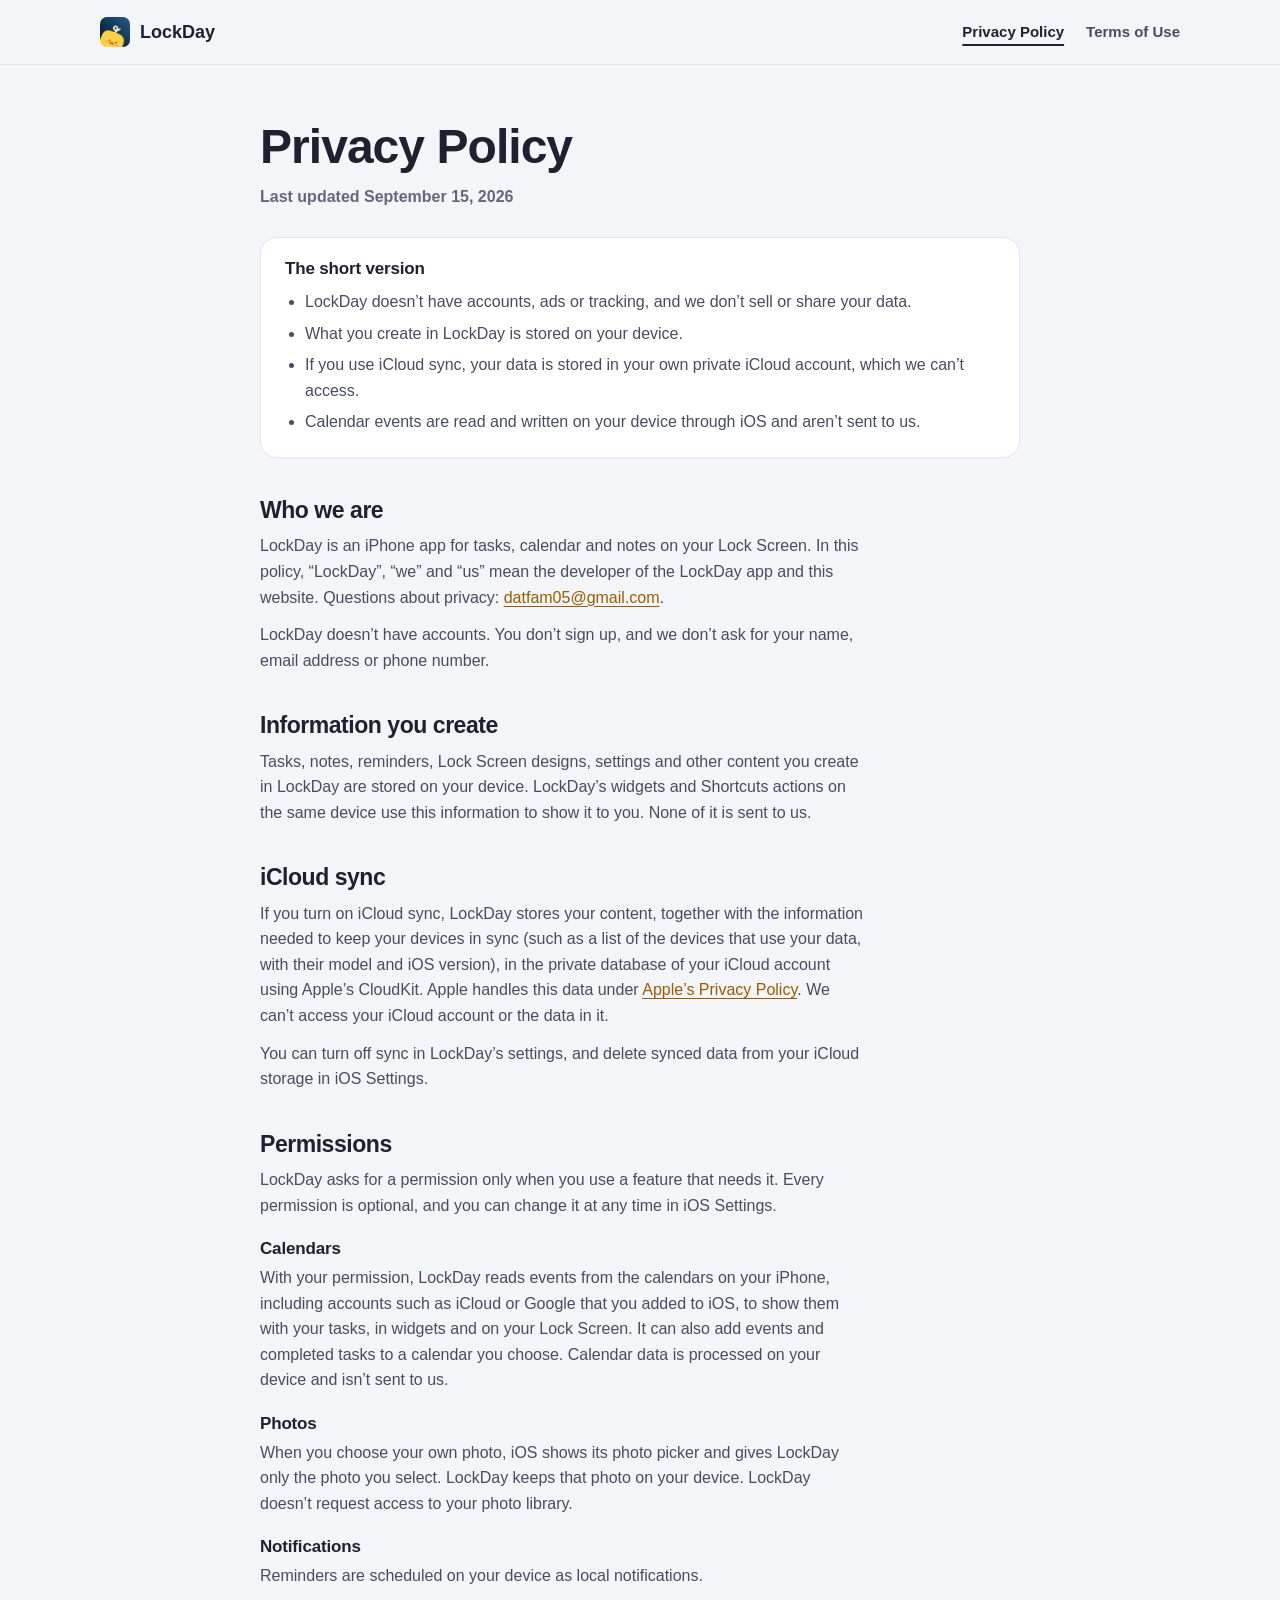
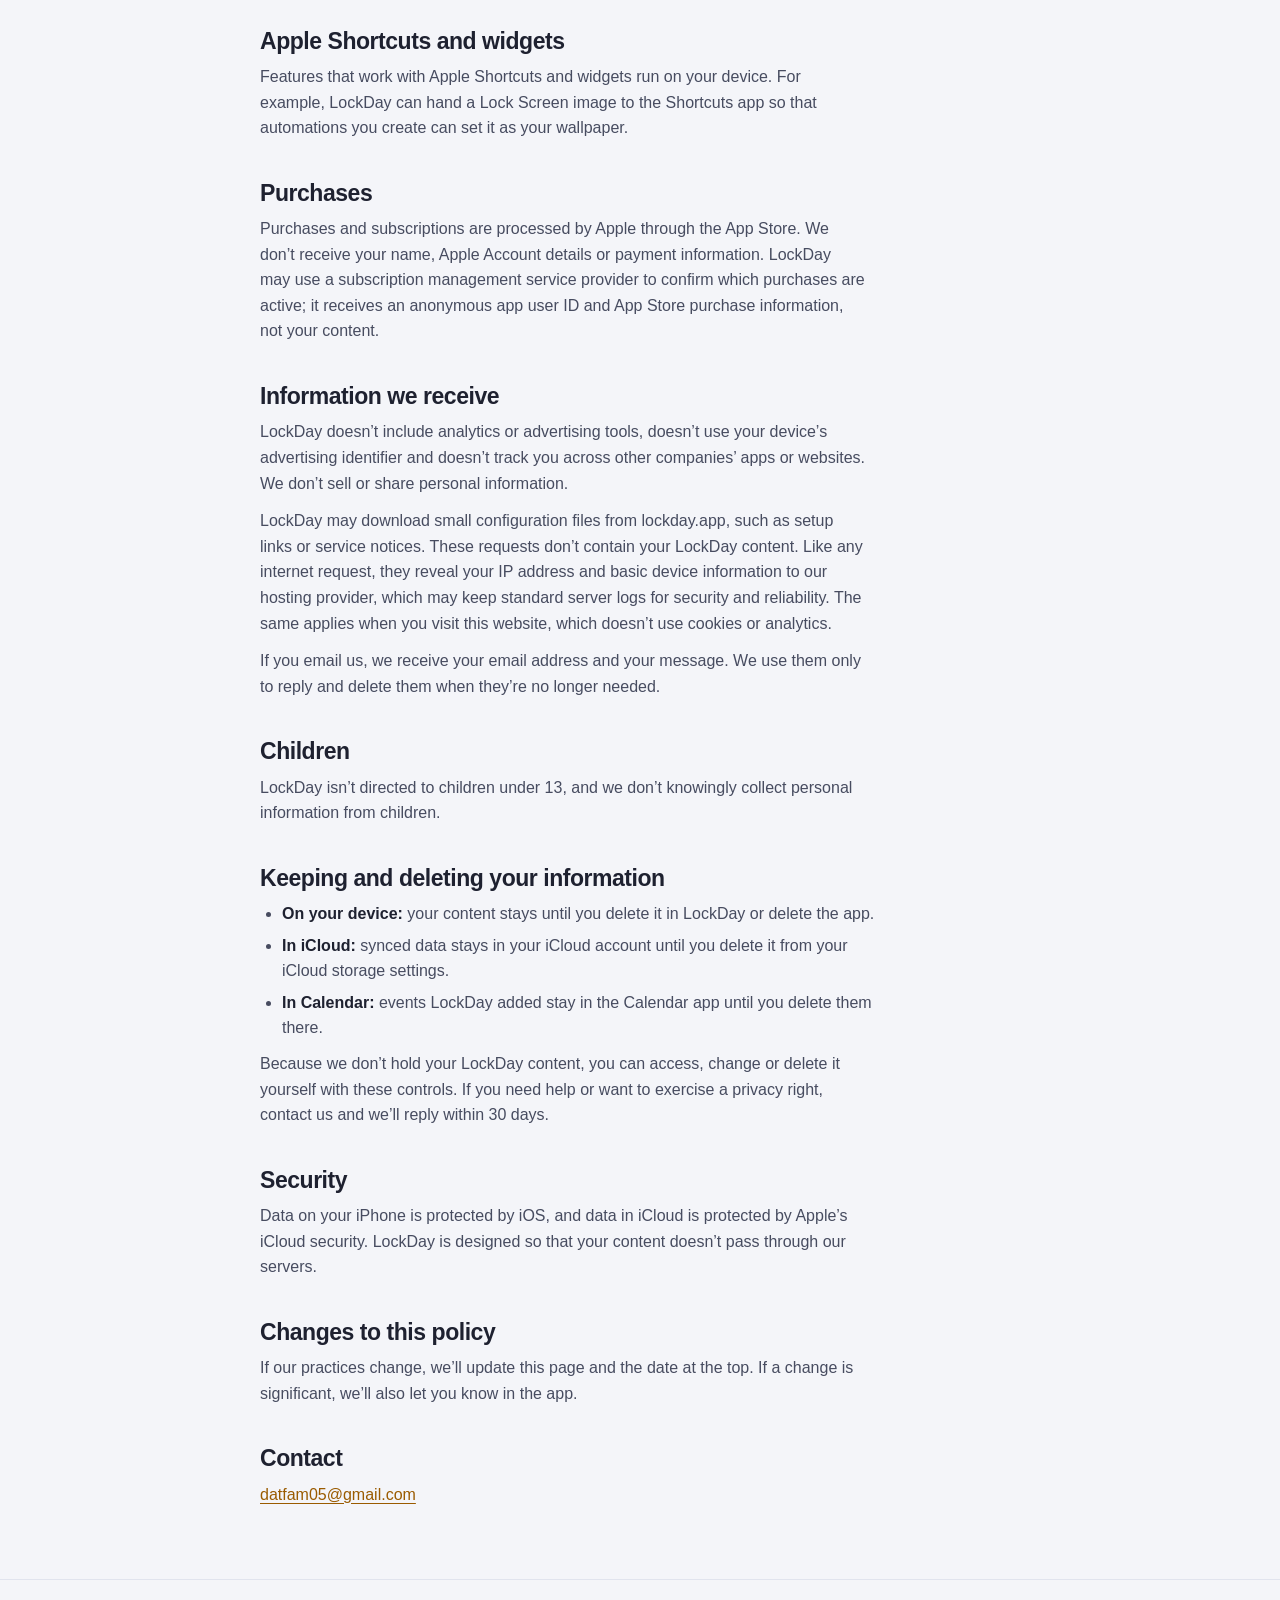
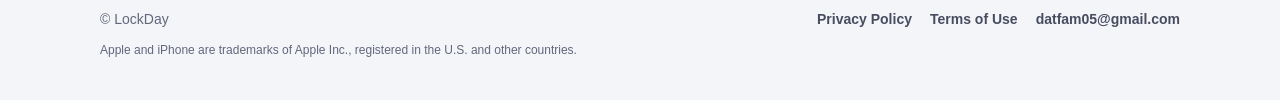
==== privacy/index.html @ d0d9dc74 "Add LockDay website: home, Privacy Policy and Terms of Use Minimal static site (no build step) with " ====
<!doctype html>
<html lang="en">
<head>
<meta charset="utf-8">
<meta name="viewport" content="width=device-width, initial-scale=1">
<title>Privacy Policy · LockDay</title>
<meta name="description" content="How LockDay handles your data: no accounts, no ads and no tracking.">
<link rel="canonical" href="https://lockday.app/privacy/">
<link rel="icon" type="image/png" sizes="32x32" href="../assets/img/favicon-32.png">
<link rel="apple-touch-icon" href="../assets/img/icon-180.png">
<meta name="theme-color" content="#F4F5F9" media="(prefers-color-scheme: light)">
<meta name="theme-color" content="#0F1117" media="(prefers-color-scheme: dark)">
<link rel="stylesheet" href="../assets/css/site.css">
</head>
<body>
<a class="skip" href="#main">Skip to content</a>
<header class="site-header">
  <div class="container nav">
    <a class="brand" href="../"><img src="../assets/img/icon-64.png" alt="" width="30" height="30">LockDay</a>
    <nav class="nav-links" aria-label="Legal">
      <a href="../privacy/" aria-current="page">Privacy Policy</a>
      <a href="../terms/">Terms of Use</a>
    </nav>
  </div>
</header>
<main id="main" class="legal">
  <div class="container legal-wrap">
    <h1>Privacy Policy</h1>
    <p class="updated">Last updated September 15, 2026</p>
    <section class="summary" aria-labelledby="short">
      <h2 id="short">The short version</h2>
      <ul>
        <li>LockDay doesn’t have accounts, ads or tracking, and we don’t sell or share your data.</li>
        <li>What you create in LockDay is stored on your device.</li>
        <li>If you use iCloud sync, your data is stored in your own private iCloud account, which we can’t access.</li>
        <li>Calendar events are read and written on your device through iOS and aren’t sent to us.</li>
      </ul>
    </section>
    <article class="legal-body">

<h2 id="who">Who we are</h2>
<p>LockDay is an iPhone app for tasks, calendar and notes on your Lock Screen. In this policy, “LockDay”, “we” and “us” mean the developer of the LockDay app and this website. Questions about privacy: <a href="mailto:datfam05@gmail.com">datfam05@gmail.com</a>.</p>
<p>LockDay doesn’t have accounts. You don’t sign up, and we don’t ask for your name, email address or phone number.</p>

<h2 id="data">Information you create</h2>
<p>Tasks, notes, reminders, Lock Screen designs, settings and other content you create in LockDay are stored on your device. LockDay’s widgets and Shortcuts actions on the same device use this information to show it to you. None of it is sent to us.</p>

<h2 id="icloud">iCloud sync</h2>
<p>If you turn on iCloud sync, LockDay stores your content, together with the information needed to keep your devices in sync (such as a list of the devices that use your data, with their model and iOS version), in the private database of your iCloud account using Apple’s CloudKit. Apple handles this data under <a href="https://www.apple.com/legal/privacy/">Apple’s Privacy Policy</a>. We can’t access your iCloud account or the data in it.</p>
<p>You can turn off sync in LockDay’s settings, and delete synced data from your iCloud storage in iOS Settings.</p>

<h2 id="permissions">Permissions</h2>
<p>LockDay asks for a permission only when you use a feature that needs it. Every permission is optional, and you can change it at any time in iOS Settings.</p>
<h3>Calendars</h3>
<p>With your permission, LockDay reads events from the calendars on your iPhone, including accounts such as iCloud or Google that you added to iOS, to show them with your tasks, in widgets and on your Lock Screen. It can also add events and completed tasks to a calendar you choose. Calendar data is processed on your device and isn’t sent to us.</p>
<h3>Photos</h3>
<p>When you choose your own photo, iOS shows its photo picker and gives LockDay only the photo you select. LockDay keeps that photo on your device. LockDay doesn’t request access to your photo library.</p>
<h3>Notifications</h3>
<p>Reminders are scheduled on your device as local notifications.</p>

<h2 id="shortcuts">Apple Shortcuts and widgets</h2>
<p>Features that work with Apple Shortcuts and widgets run on your device. For example, LockDay can hand a Lock Screen image to the Shortcuts app so that automations you create can set it as your wallpaper.</p>

<h2 id="purchases">Purchases</h2>
<p>Purchases and subscriptions are processed by Apple through the App Store. We don’t receive your name, Apple Account details or payment information. LockDay may use a subscription management service provider to confirm which purchases are active; it receives an anonymous app user ID and App Store purchase information, not your content.</p>

<h2 id="receive">Information we receive</h2>
<p>LockDay doesn’t include analytics or advertising tools, doesn’t use your device’s advertising identifier and doesn’t track you across other companies’ apps or websites. We don’t sell or share personal information.</p>
<p>LockDay may download small configuration files from lockday.app, such as setup links or service notices. These requests don’t contain your LockDay content. Like any internet request, they reveal your IP address and basic device information to our hosting provider, which may keep standard server logs for security and reliability. The same applies when you visit this website, which doesn’t use cookies or analytics.</p>
<p>If you email us, we receive your email address and your message. We use them only to reply and delete them when they’re no longer needed.</p>

<h2 id="children">Children</h2>
<p>LockDay isn’t directed to children under 13, and we don’t knowingly collect personal information from children.</p>

<h2 id="choices">Keeping and deleting your information</h2>
<ul>
  <li><strong>On your device:</strong> your content stays until you delete it in LockDay or delete the app.</li>
  <li><strong>In iCloud:</strong> synced data stays in your iCloud account until you delete it from your iCloud storage settings.</li>
  <li><strong>In Calendar:</strong> events LockDay added stay in the Calendar app until you delete them there.</li>
</ul>
<p>Because we don’t hold your LockDay content, you can access, change or delete it yourself with these controls. If you need help or want to exercise a privacy right, contact us and we’ll reply within 30 days.</p>

<h2 id="security">Security</h2>
<p>Data on your iPhone is protected by iOS, and data in iCloud is protected by Apple’s iCloud security. LockDay is designed so that your content doesn’t pass through our servers.</p>

<h2 id="changes">Changes to this policy</h2>
<p>If our practices change, we’ll update this page and the date at the top. If a change is significant, we’ll also let you know in the app.</p>

<h2 id="contact">Contact</h2>
<p><a href="mailto:datfam05@gmail.com">datfam05@gmail.com</a></p>

    </article>
  </div>
</main>
<footer class="site-footer">
  <div class="container footer-grid">
    <p>© LockDay</p>
    <nav class="footer-links" aria-label="Footer">
      <a href="../privacy/">Privacy Policy</a>
      <a href="../terms/">Terms of Use</a>
      <a href="mailto:datfam05@gmail.com">datfam05@gmail.com</a>
    </nav>
    <p class="fineprint">Apple and iPhone are trademarks of Apple Inc., registered in the U.S. and other countries.</p>
  </div>
</footer>
</body>
</html>
---- assets/css/site.css ----
/* LockDay website: home, Privacy Policy, Terms of Use. Minimal on purpose.
   Colors come from the iOS app (LKTheme); the system font is SF Pro on Apple devices, like the app. */
:root {
  --bg: #F4F5F9; --surface: #FFFFFF; --ink: #1E2130; --ink-2: #474C60; --ink-3: #62677C; --line: #E1E4EE;
  --link: #9A5B00;
  --q1: #F97066; --q2: #4FA3F7; --q3: #F5B942; --q4: #9AA0B2;
  --font: -apple-system, BlinkMacSystemFont, "SF Pro Text", "Segoe UI", Roboto, "Helvetica Neue", Arial, sans-serif;
  --font-display: -apple-system, BlinkMacSystemFont, "SF Pro Display", "Segoe UI", Roboto, "Helvetica Neue", Arial, sans-serif;
  color-scheme: light dark;
}
@media (prefers-color-scheme: dark) {
  :root { --bg: #0F1117; --surface: #1A1D26; --ink: #F2F3F7; --ink-2: #C3C7D4; --ink-3: #9AA0B2; --line: #2C303B; --link: #FFC247; }
}

*, *::before, *::after { box-sizing: border-box; }
html { -webkit-text-size-adjust: 100%; }
body { margin: 0; background: var(--bg); color: var(--ink); font: 16px/1.6 var(--font); -webkit-font-smoothing: antialiased; }
img { max-width: 100%; height: auto; display: block; }
a { color: inherit; }
p { margin: 0; }
h1, h2, h3 { margin: 0; font-family: var(--font-display); letter-spacing: -.02em; line-height: 1.1; text-wrap: balance; }
:focus-visible { outline: 3px solid var(--q3); outline-offset: 3px; border-radius: 6px; }
.container { width: min(1080px, 100% - 40px); margin-inline: auto; }
.skip { position: absolute; left: -9999px; }
.skip:focus { left: 16px; top: 12px; z-index: 10; background: var(--surface); padding: 8px 12px; border-radius: 8px; }

/* Header: the legal pages are always one tap away */
.site-header { border-bottom: 1px solid var(--line); }
.nav { display: flex; align-items: center; gap: 20px; min-height: 64px; }
.brand { display: inline-flex; align-items: center; gap: 10px; font-family: var(--font-display); font-weight: 700; font-size: 18px; text-decoration: none; }
.brand img { width: 30px; height: 30px; border-radius: 7px; }
.nav-links { display: flex; gap: 22px; margin-left: auto; font-size: 15px; font-weight: 600; }
.nav-links a { color: var(--ink-2); text-decoration: none; }
.nav-links a:hover { color: var(--ink); }
.nav-links a[aria-current="page"] { color: var(--ink); text-decoration: underline; text-decoration-thickness: 2px; text-underline-offset: 7px; }

/* Home */
.intro { padding-top: 72px; text-align: center; }
.app-icon { width: 88px; height: 88px; margin: 0 auto 22px; border-radius: 20px; box-shadow: 0 8px 24px rgba(20, 24, 40, .12); }
.intro h1 { font-size: clamp(40px, 6vw, 60px); font-weight: 800; }
.tagline { margin-top: 10px; font-size: clamp(19px, 2.2vw, 24px); font-weight: 600; color: var(--ink-2); }
.lede { max-width: 34em; margin: 14px auto 0; font-size: 17px; color: var(--ink-3); }
.phones { display: grid; grid-template-columns: repeat(3, minmax(0, 1fr)); gap: clamp(12px, 3vw, 36px); align-items: end; max-width: 840px; margin: 56px auto 0; }
.phone { aspect-ratio: 402 / 874; padding: 3%; border-radius: 15% / 7%; background: #121318; box-shadow: 0 24px 48px -24px rgba(20, 24, 40, .45); }
.phone img { width: 100%; height: 100%; object-fit: cover; border-radius: 12.6% / 5.8%; }
.phones .phone:nth-child(2) { transform: translateY(-24px); }
.features { display: grid; grid-template-columns: repeat(4, minmax(0, 1fr)); gap: 28px; padding: 80px 0 88px; }
.feature h2 { display: flex; align-items: center; gap: 10px; font-size: 18px; font-weight: 700; letter-spacing: -.01em; }
.feature h2::before { content: ""; width: 10px; height: 10px; border-radius: 3px; background: var(--dot, var(--q4)); flex: none; }
.feature p { margin-top: 8px; font-size: 15px; color: var(--ink-3); }
@media (max-width: 860px) { .features { grid-template-columns: repeat(2, minmax(0, 1fr)); } }
@media (max-width: 520px) {
  .intro { padding-top: 48px; }
  .phones { gap: 10px; margin-top: 40px; }
  .phones .phone:nth-child(2) { transform: translateY(-12px); }
  .features { grid-template-columns: 1fr; gap: 22px; padding: 56px 0 64px; }
  .nav-links { gap: 14px; font-size: 14px; }
}

/* Footer */
.site-footer { border-top: 1px solid var(--line); padding: 28px 0 40px; font-size: 14px; color: var(--ink-3); }
.footer-grid { display: flex; flex-wrap: wrap; align-items: center; justify-content: space-between; gap: 10px 24px; }
.footer-links { display: flex; flex-wrap: wrap; gap: 18px; }
.footer-links a { color: var(--ink-2); font-weight: 600; text-decoration: none; }
.footer-links a:hover { color: var(--ink); }
.fineprint { flex-basis: 100%; font-size: 12px; }

/* Privacy Policy and Terms of Use */
.legal { padding: 56px 0 72px; }
.legal-wrap { max-width: 760px; }
.legal h1 { font-size: clamp(34px, 5vw, 48px); font-weight: 800; }
.updated { margin-top: 10px; font-weight: 600; color: var(--ink-3); }
.summary { margin-top: 28px; padding: 22px 24px; border: 1px solid var(--line); border-radius: 16px; background: var(--surface); }
.summary h2 { font-size: 17px; letter-spacing: -.01em; }
.summary ul { margin: 10px 0 0; padding-left: 20px; color: var(--ink-2); }
.summary li + li { margin-top: 6px; }
.legal-body h2 { margin: 40px 0 10px; font-size: 23px; }
.legal-body h3 { margin: 22px 0 6px; font-size: 17px; letter-spacing: -.01em; }
.legal-body p, .legal-body li { max-width: 68ch; color: var(--ink-2); }
.legal-body p + p { margin-top: 12px; }
.legal-body ul { margin: 10px 0; padding-left: 22px; }
.legal-body li + li { margin-top: 6px; }
.legal-body a { color: var(--link); text-underline-offset: 3px; }
.legal-body strong { color: var(--ink); }
/* No single word left alone on the intro line; phone edges stay visible on a dark background */
.lede, .tagline { text-wrap: balance; }
@media (prefers-color-scheme: dark) {
  .phone { box-shadow: 0 0 0 1px rgba(255, 255, 255, .1), 0 24px 48px -24px rgba(0, 0, 0, .6); }
}
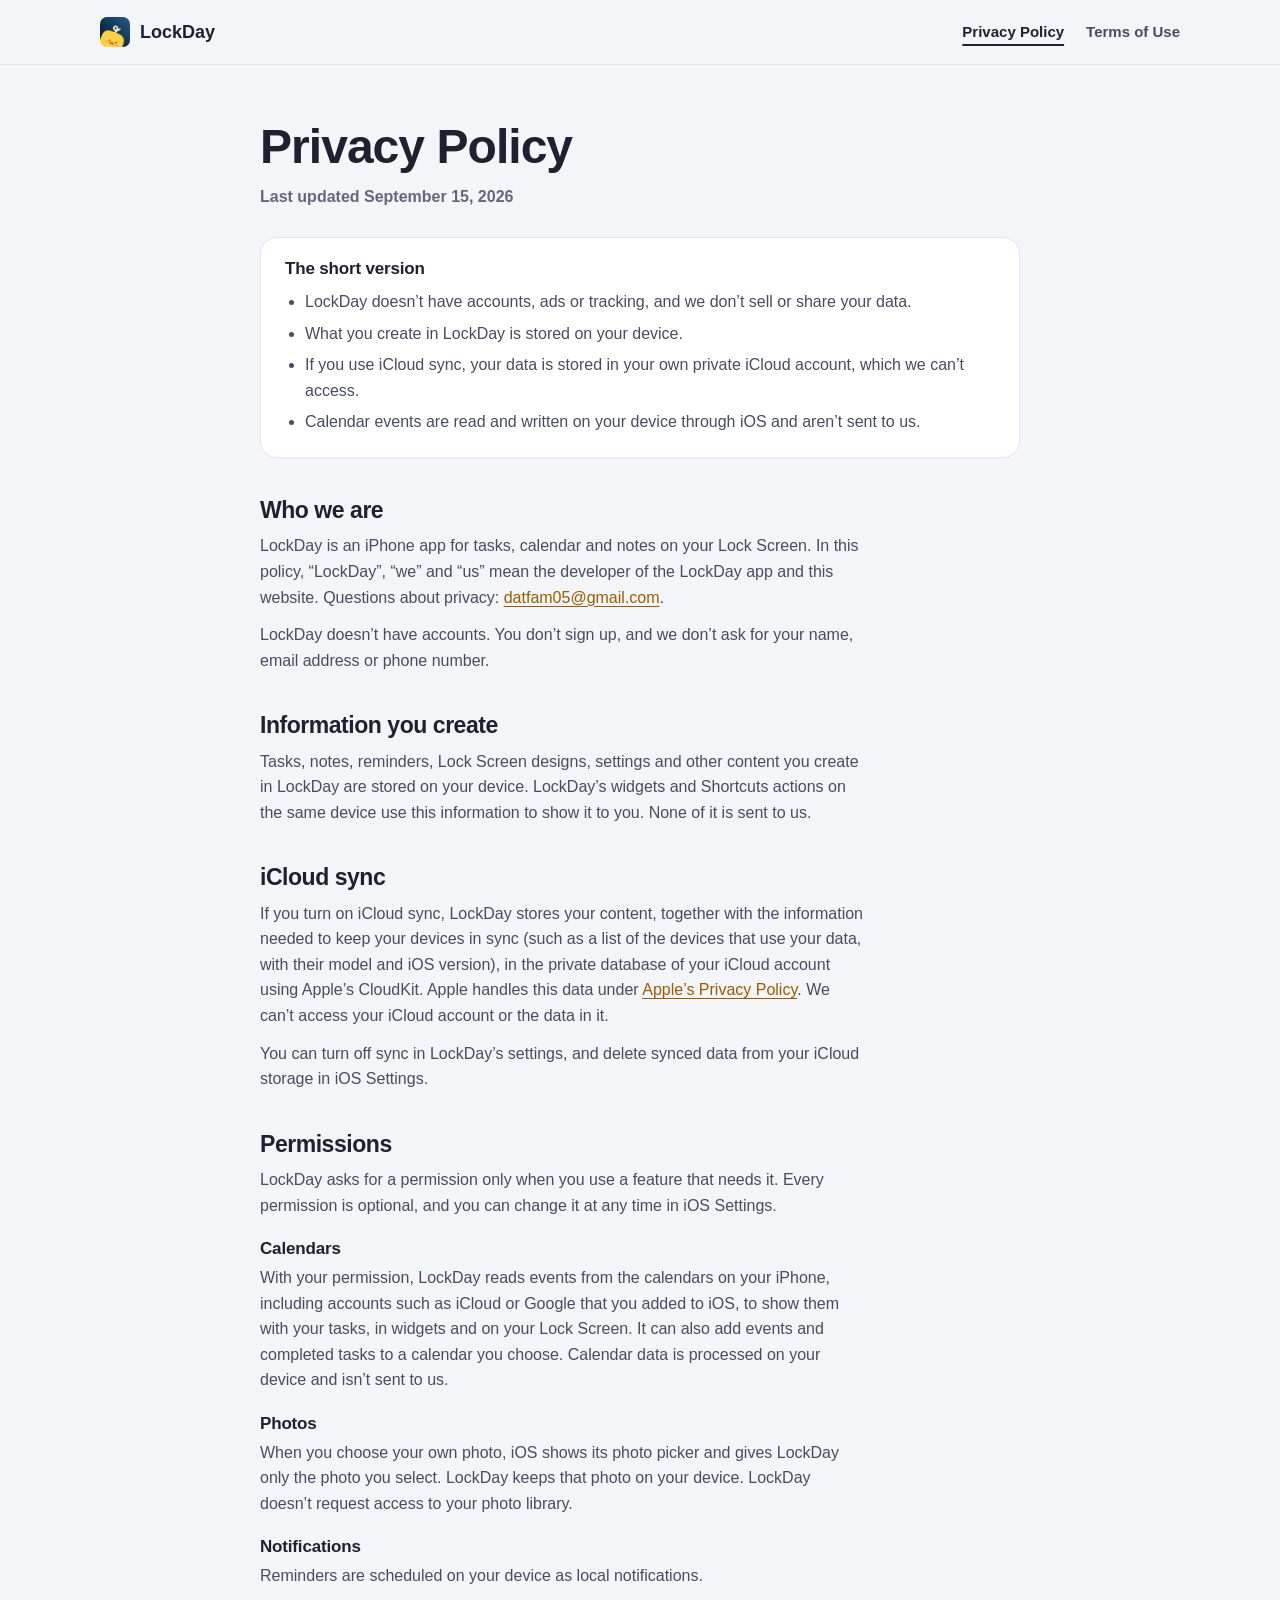
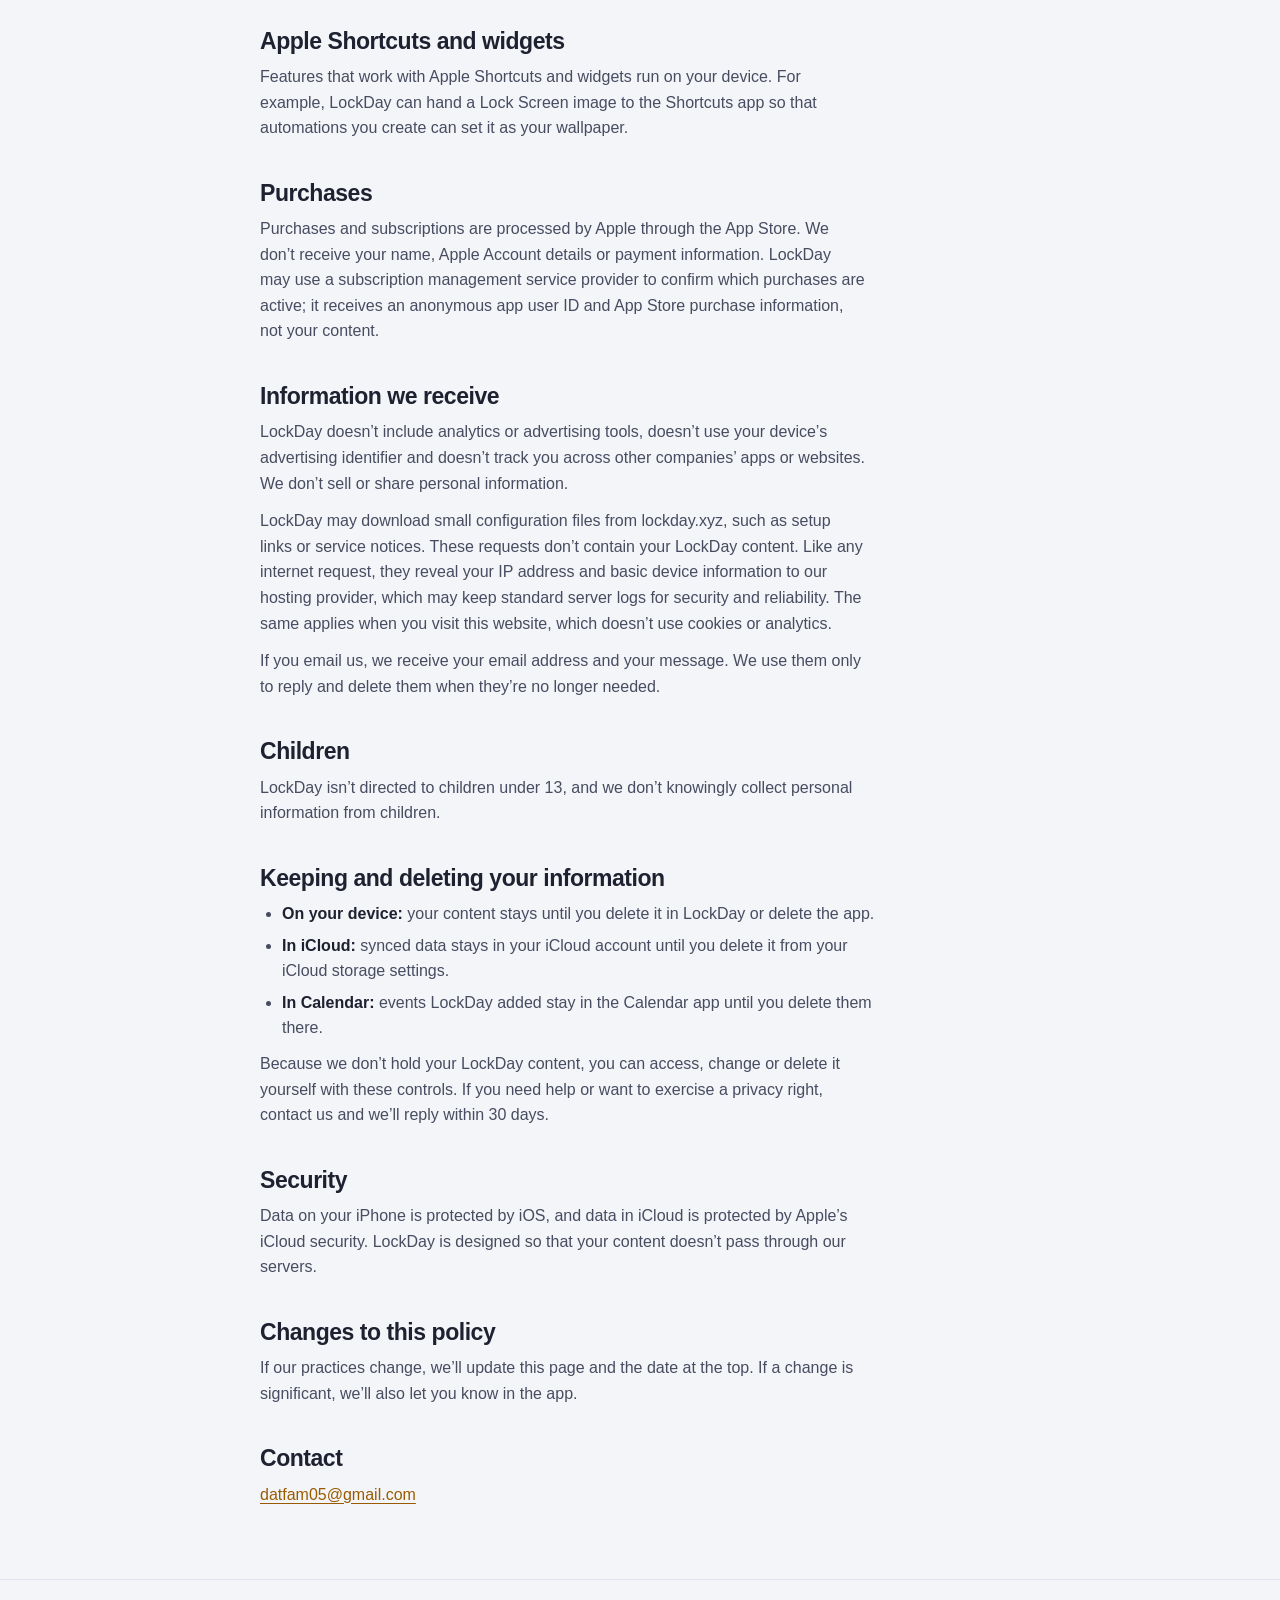
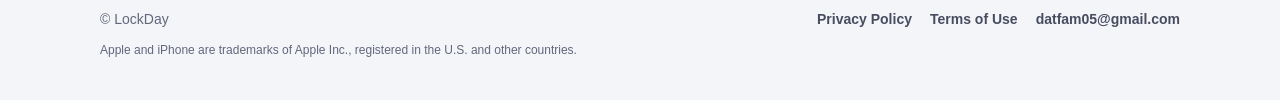
==== commit 074646e1: "Use lockday.xyz as the site domain Point canonical links, sitemap, robots and legal text to lockday." ====
--- a/privacy/index.html
+++ b/privacy/index.html
@@ -5,7 +5,7 @@
 <meta name="viewport" content="width=device-width, initial-scale=1">
 <title>Privacy Policy · LockDay</title>
 <meta name="description" content="How LockDay handles your data: no accounts, no ads and no tracking.">
-<link rel="canonical" href="https://lockday.app/privacy/">
+<link rel="canonical" href="https://lockday.xyz/privacy/">
 <link rel="icon" type="image/png" sizes="32x32" href="../assets/img/favicon-32.png">
 <link rel="apple-touch-icon" href="../assets/img/icon-180.png">
 <meta name="theme-color" content="#F4F5F9" media="(prefers-color-scheme: light)">
@@ -66,7 +66,7 @@
 
 <h2 id="receive">Information we receive</h2>
 <p>LockDay doesn’t include analytics or advertising tools, doesn’t use your device’s advertising identifier and doesn’t track you across other companies’ apps or websites. We don’t sell or share personal information.</p>
-<p>LockDay may download small configuration files from lockday.app, such as setup links or service notices. These requests don’t contain your LockDay content. Like any internet request, they reveal your IP address and basic device information to our hosting provider, which may keep standard server logs for security and reliability. The same applies when you visit this website, which doesn’t use cookies or analytics.</p>
+<p>LockDay may download small configuration files from lockday.xyz, such as setup links or service notices. These requests don’t contain your LockDay content. Like any internet request, they reveal your IP address and basic device information to our hosting provider, which may keep standard server logs for security and reliability. The same applies when you visit this website, which doesn’t use cookies or analytics.</p>
 <p>If you email us, we receive your email address and your message. We use them only to reply and delete them when they’re no longer needed.</p>
 
 <h2 id="children">Children</h2>
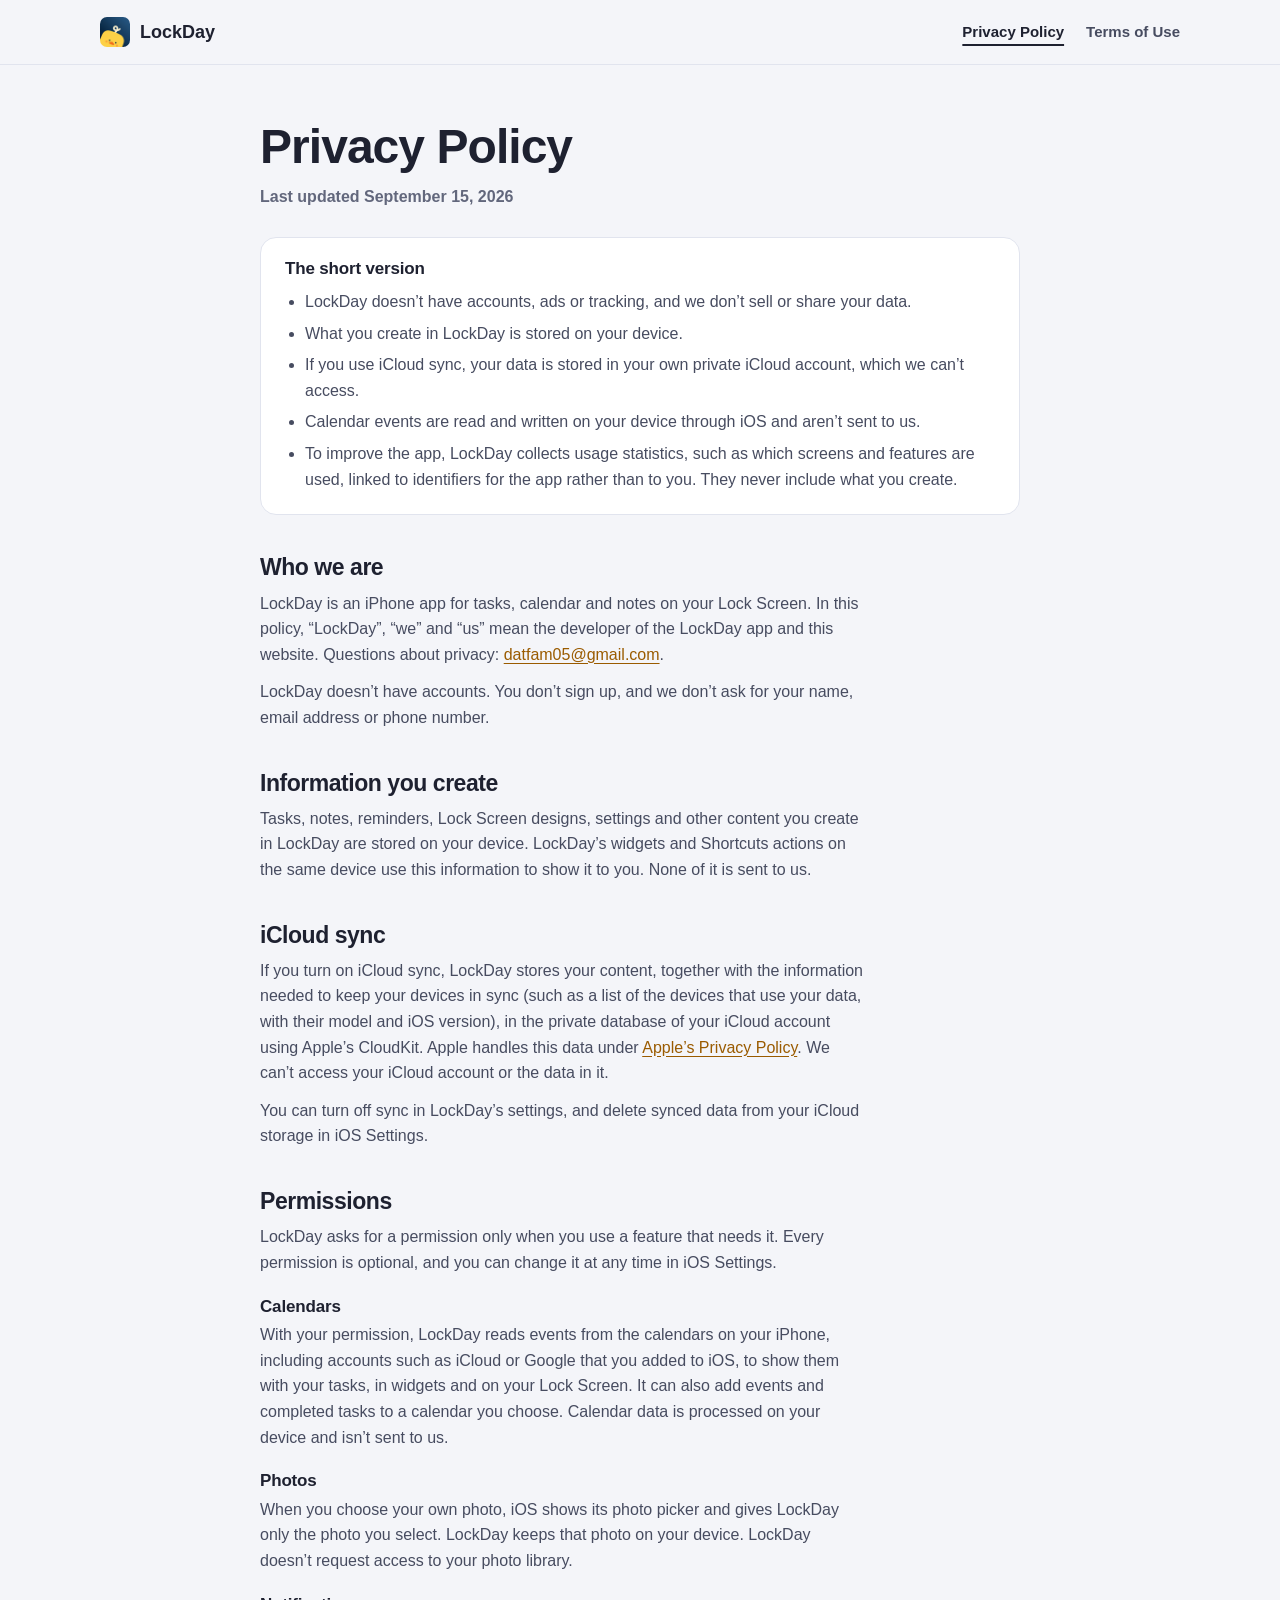
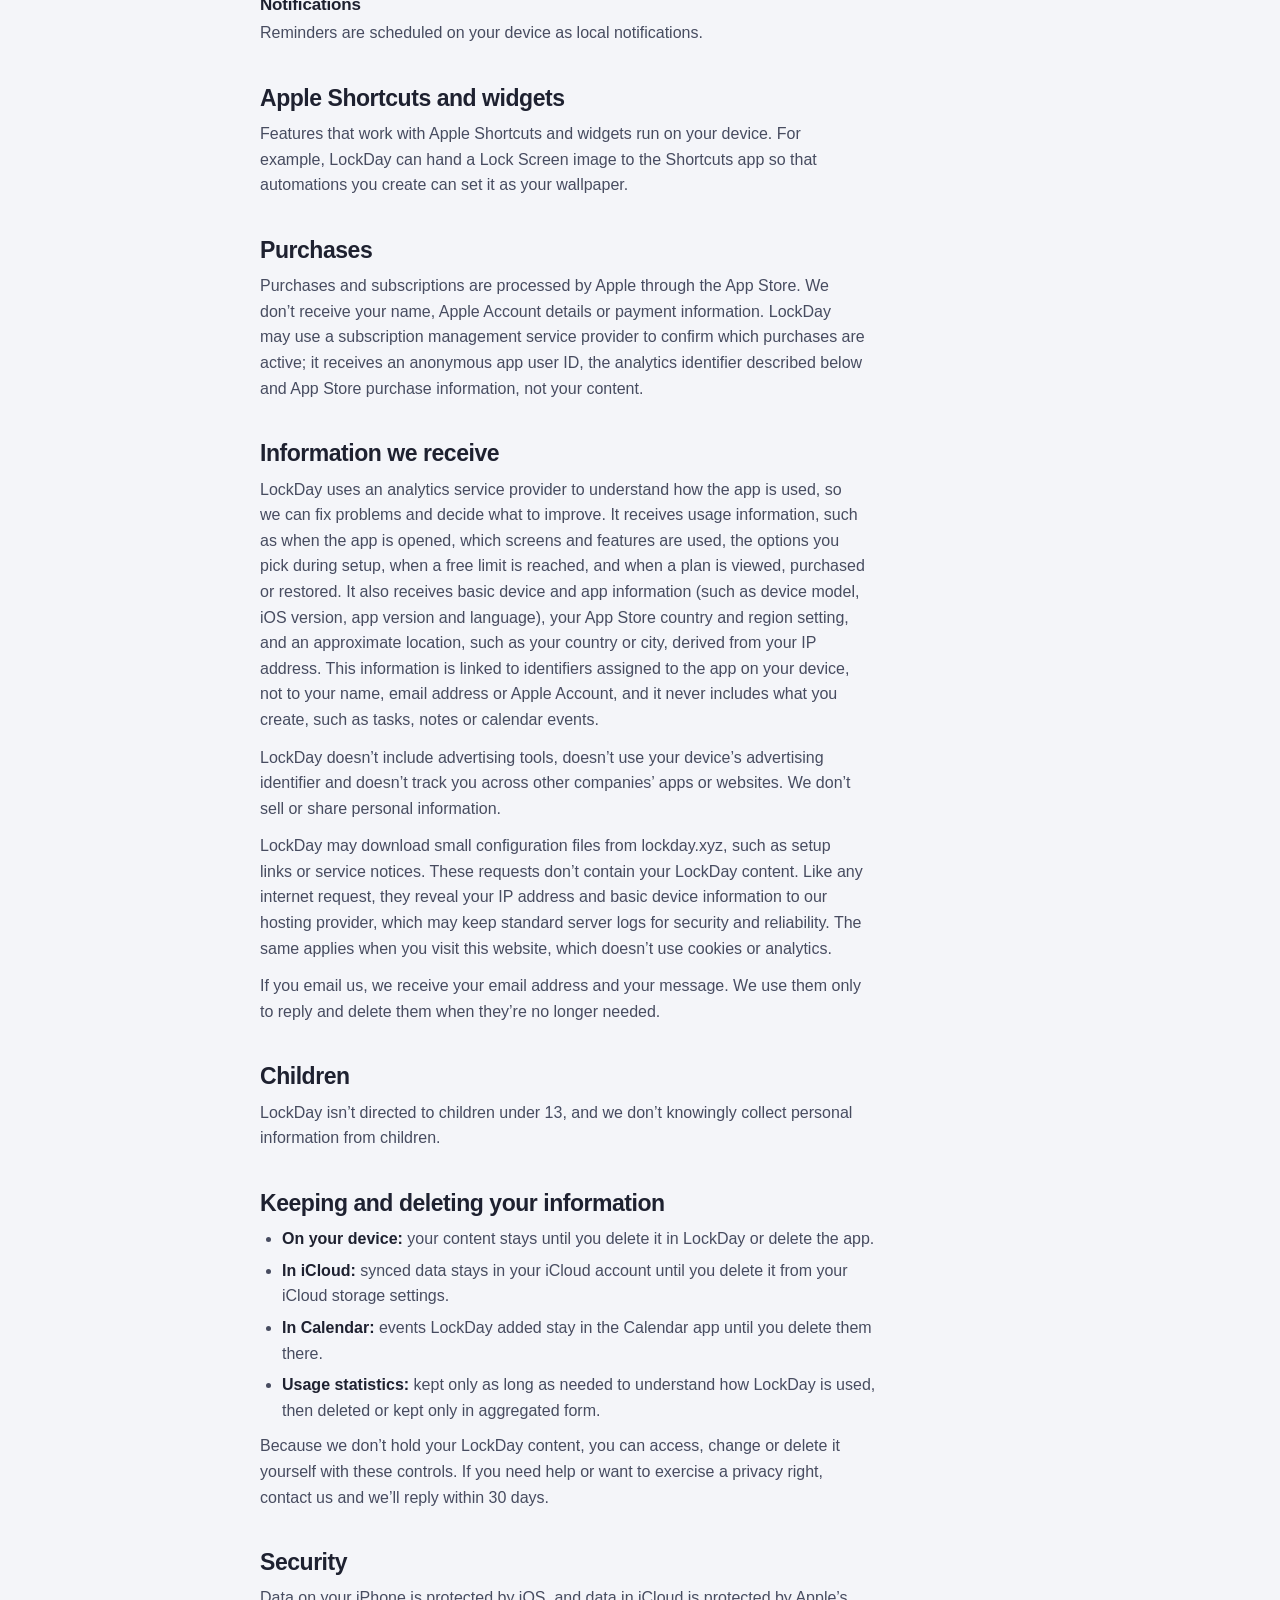
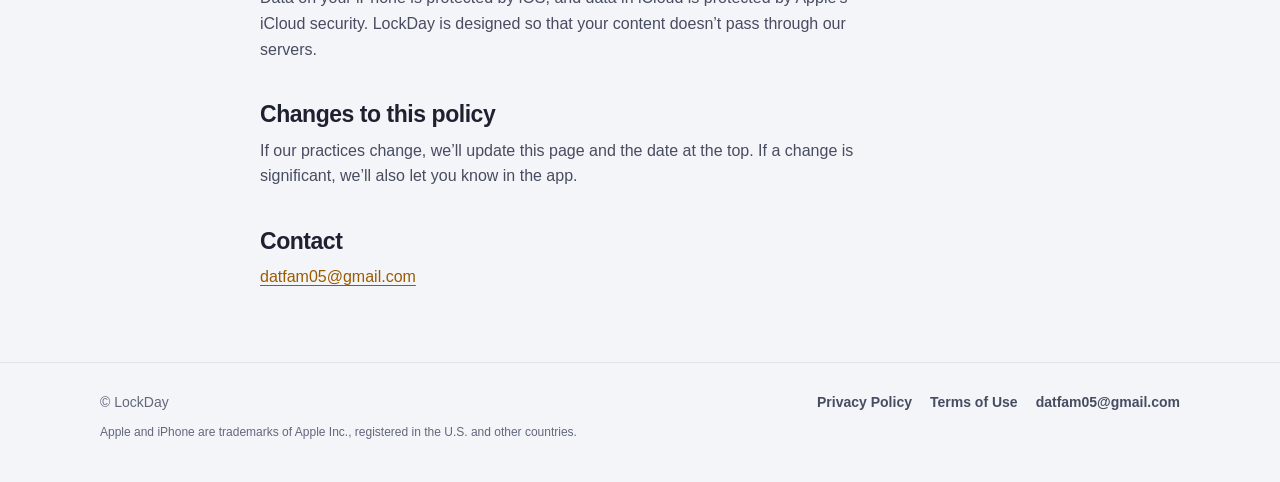
==== commit 1e4923cb: "Privacy: disclose usage analytics Co-Authored-By: Claude Opus 5 <noreply@anthropic.com>" ====
--- a/privacy/index.html
+++ b/privacy/index.html
@@ -34,6 +34,7 @@
         <li>What you create in LockDay is stored on your device.</li>
         <li>If you use iCloud sync, your data is stored in your own private iCloud account, which we can’t access.</li>
         <li>Calendar events are read and written on your device through iOS and aren’t sent to us.</li>
+        <li>To improve the app, LockDay collects usage statistics, such as which screens and features are used, linked to identifiers for the app rather than to you. They never include what you create.</li>
       </ul>
     </section>
     <article class="legal-body">
@@ -62,10 +63,11 @@
 <p>Features that work with Apple Shortcuts and widgets run on your device. For example, LockDay can hand a Lock Screen image to the Shortcuts app so that automations you create can set it as your wallpaper.</p>
 
 <h2 id="purchases">Purchases</h2>
-<p>Purchases and subscriptions are processed by Apple through the App Store. We don’t receive your name, Apple Account details or payment information. LockDay may use a subscription management service provider to confirm which purchases are active; it receives an anonymous app user ID and App Store purchase information, not your content.</p>
+<p>Purchases and subscriptions are processed by Apple through the App Store. We don’t receive your name, Apple Account details or payment information. LockDay may use a subscription management service provider to confirm which purchases are active; it receives an anonymous app user ID, the analytics identifier described below and App Store purchase information, not your content.</p>
 
 <h2 id="receive">Information we receive</h2>
-<p>LockDay doesn’t include analytics or advertising tools, doesn’t use your device’s advertising identifier and doesn’t track you across other companies’ apps or websites. We don’t sell or share personal information.</p>
+<p>LockDay uses an analytics service provider to understand how the app is used, so we can fix problems and decide what to improve. It receives usage information, such as when the app is opened, which screens and features are used, the options you pick during setup, when a free limit is reached, and when a plan is viewed, purchased or restored. It also receives basic device and app information (such as device model, iOS version, app version and language), your App Store country and region setting, and an approximate location, such as your country or city, derived from your IP address. This information is linked to identifiers assigned to the app on your device, not to your name, email address or Apple Account, and it never includes what you create, such as tasks, notes or calendar events.</p>
+<p>LockDay doesn’t include advertising tools, doesn’t use your device’s advertising identifier and doesn’t track you across other companies’ apps or websites. We don’t sell or share personal information.</p>
 <p>LockDay may download small configuration files from lockday.xyz, such as setup links or service notices. These requests don’t contain your LockDay content. Like any internet request, they reveal your IP address and basic device information to our hosting provider, which may keep standard server logs for security and reliability. The same applies when you visit this website, which doesn’t use cookies or analytics.</p>
 <p>If you email us, we receive your email address and your message. We use them only to reply and delete them when they’re no longer needed.</p>
 
@@ -77,6 +79,7 @@
   <li><strong>On your device:</strong> your content stays until you delete it in LockDay or delete the app.</li>
   <li><strong>In iCloud:</strong> synced data stays in your iCloud account until you delete it from your iCloud storage settings.</li>
   <li><strong>In Calendar:</strong> events LockDay added stay in the Calendar app until you delete them there.</li>
+  <li><strong>Usage statistics:</strong> kept only as long as needed to understand how LockDay is used, then deleted or kept only in aggregated form.</li>
 </ul>
 <p>Because we don’t hold your LockDay content, you can access, change or delete it yourself with these controls. If you need help or want to exercise a privacy right, contact us and we’ll reply within 30 days.</p>
 
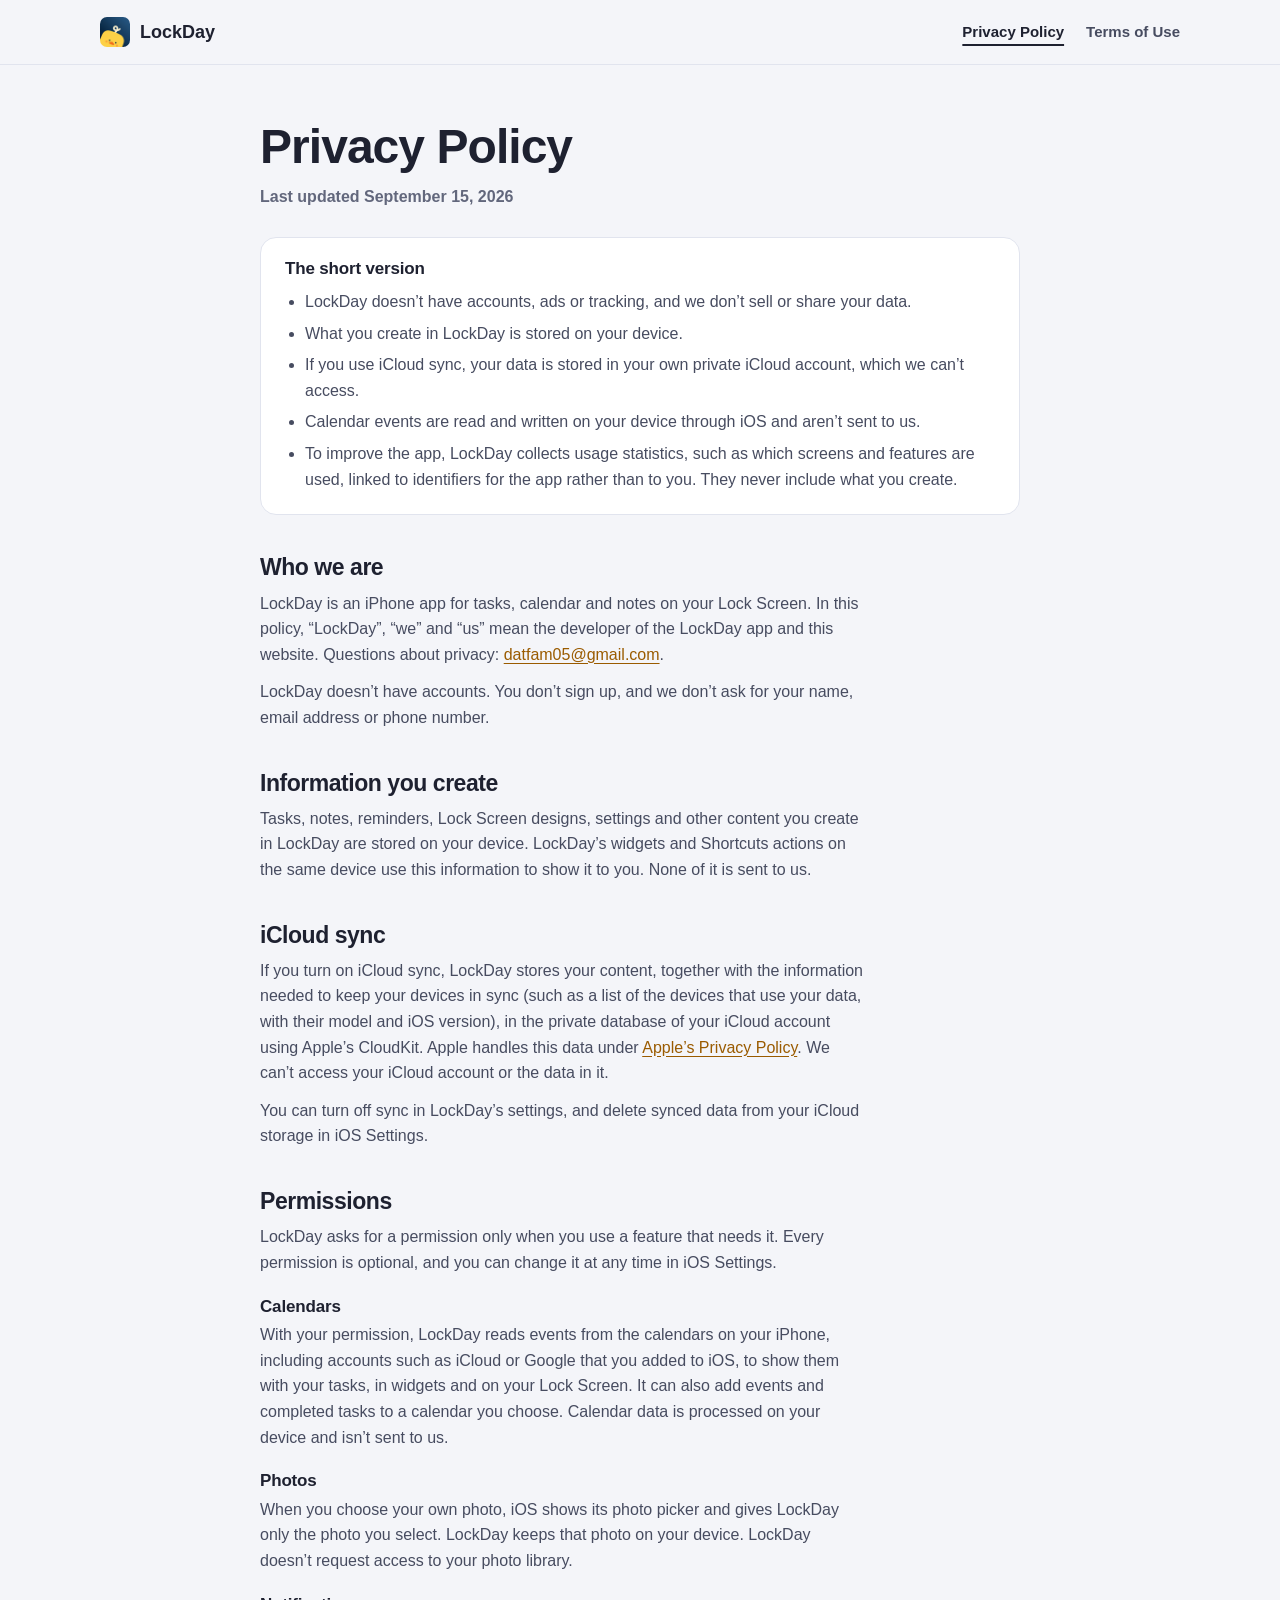
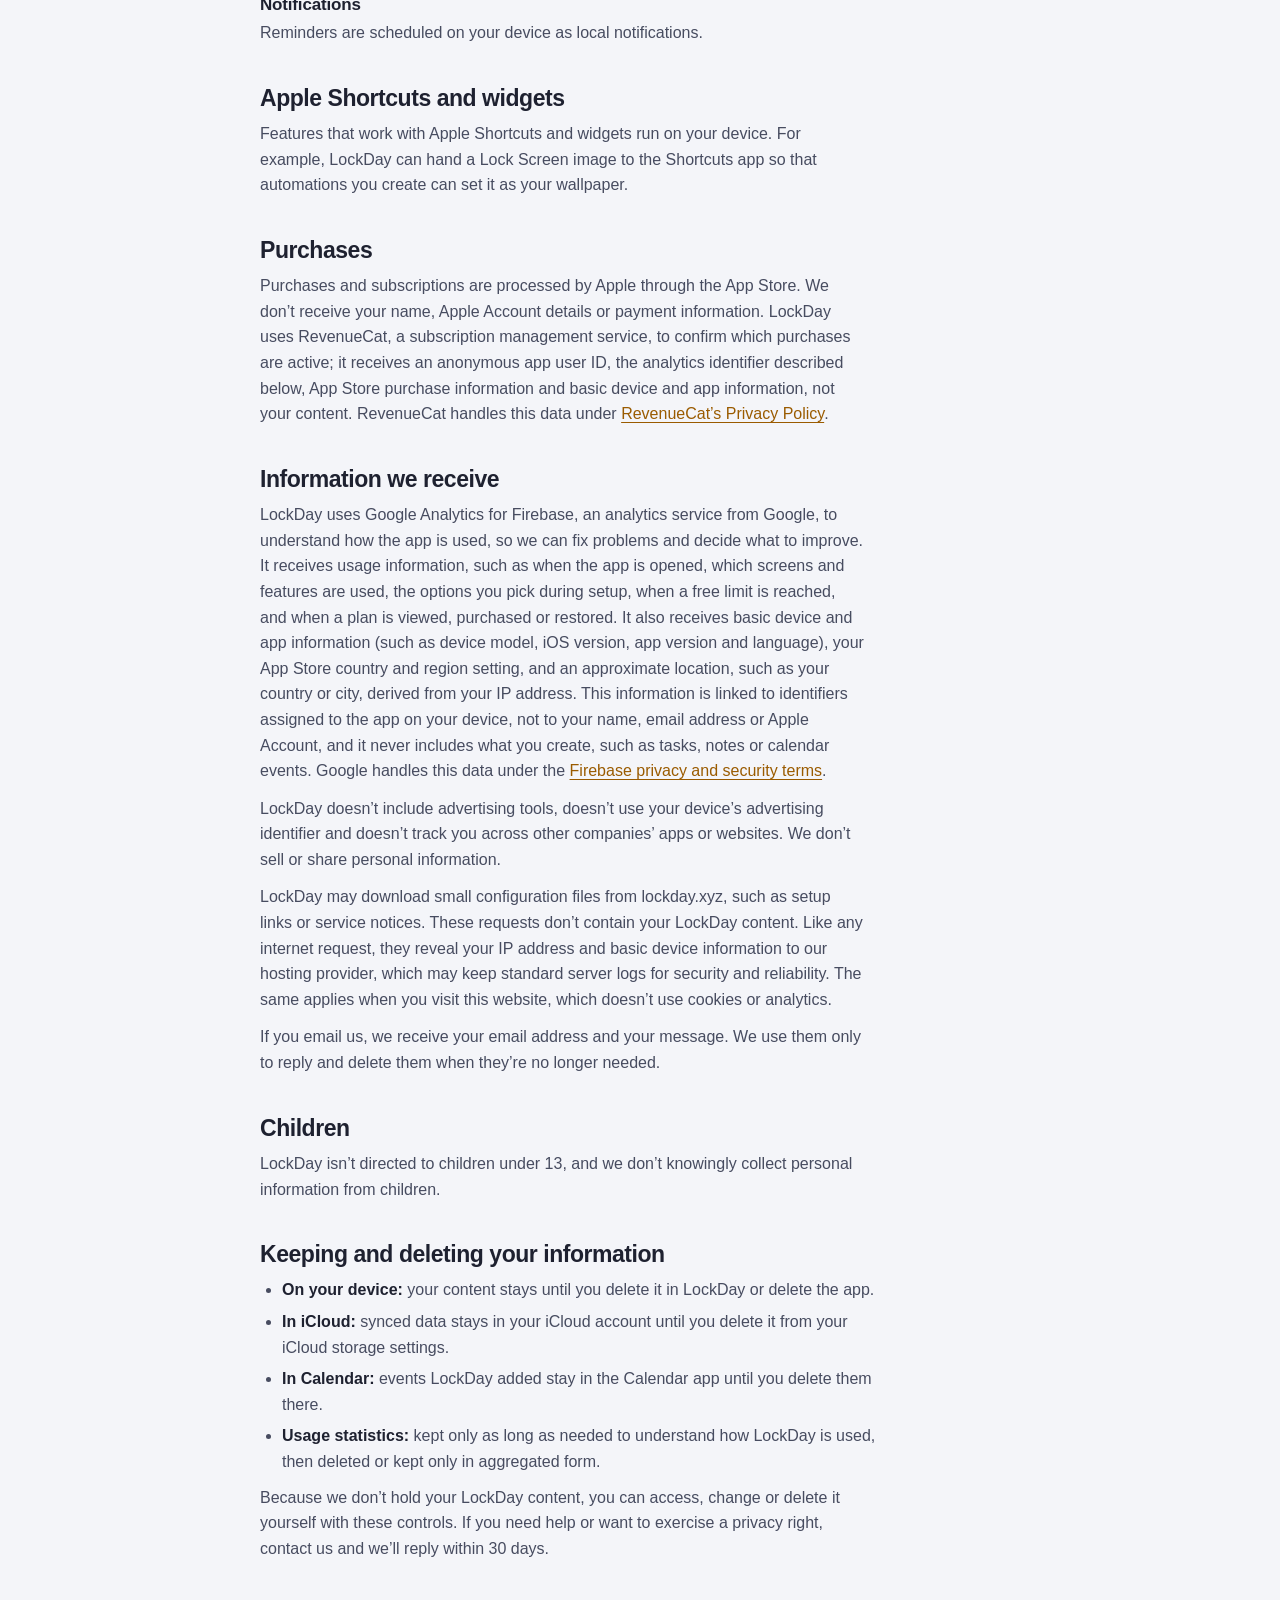
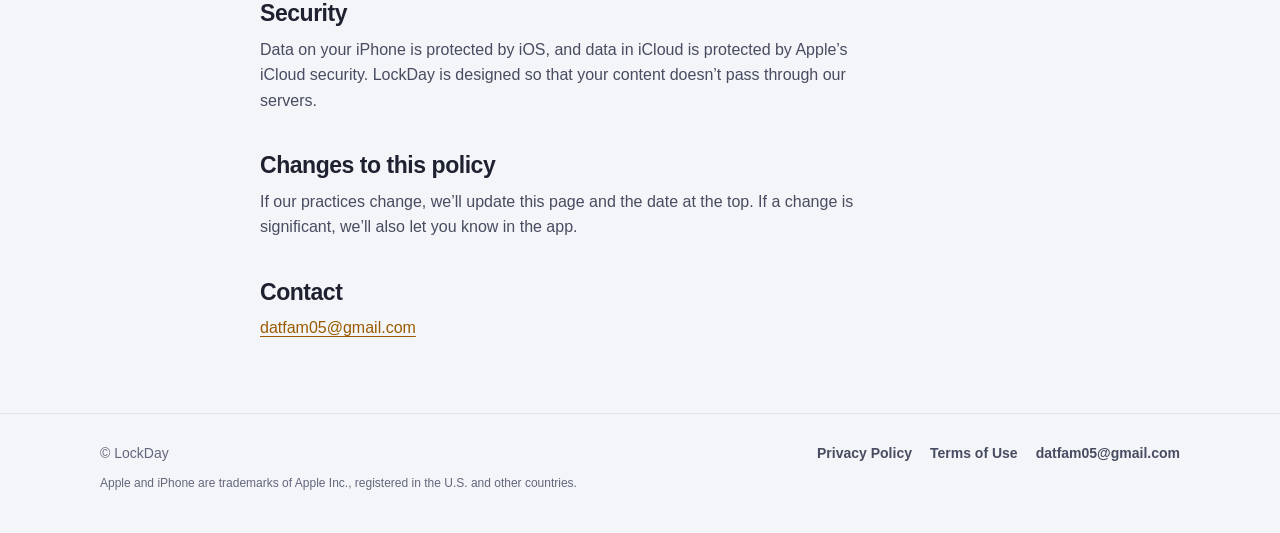
==== commit 9290ebb2: "Privacy: name Firebase and RevenueCat Name Google Analytics for Firebase and RevenueCat as the analy" ====
--- a/privacy/index.html
+++ b/privacy/index.html
@@ -63,10 +63,10 @@
 <p>Features that work with Apple Shortcuts and widgets run on your device. For example, LockDay can hand a Lock Screen image to the Shortcuts app so that automations you create can set it as your wallpaper.</p>
 
 <h2 id="purchases">Purchases</h2>
-<p>Purchases and subscriptions are processed by Apple through the App Store. We don’t receive your name, Apple Account details or payment information. LockDay may use a subscription management service provider to confirm which purchases are active; it receives an anonymous app user ID, the analytics identifier described below and App Store purchase information, not your content.</p>
+<p>Purchases and subscriptions are processed by Apple through the App Store. We don’t receive your name, Apple Account details or payment information. LockDay uses RevenueCat, a subscription management service, to confirm which purchases are active; it receives an anonymous app user ID, the analytics identifier described below, App Store purchase information and basic device and app information, not your content. RevenueCat handles this data under <a href="https://www.revenuecat.com/privacy">RevenueCat’s Privacy Policy</a>.</p>
 
 <h2 id="receive">Information we receive</h2>
-<p>LockDay uses an analytics service provider to understand how the app is used, so we can fix problems and decide what to improve. It receives usage information, such as when the app is opened, which screens and features are used, the options you pick during setup, when a free limit is reached, and when a plan is viewed, purchased or restored. It also receives basic device and app information (such as device model, iOS version, app version and language), your App Store country and region setting, and an approximate location, such as your country or city, derived from your IP address. This information is linked to identifiers assigned to the app on your device, not to your name, email address or Apple Account, and it never includes what you create, such as tasks, notes or calendar events.</p>
+<p>LockDay uses Google Analytics for Firebase, an analytics service from Google, to understand how the app is used, so we can fix problems and decide what to improve. It receives usage information, such as when the app is opened, which screens and features are used, the options you pick during setup, when a free limit is reached, and when a plan is viewed, purchased or restored. It also receives basic device and app information (such as device model, iOS version, app version and language), your App Store country and region setting, and an approximate location, such as your country or city, derived from your IP address. This information is linked to identifiers assigned to the app on your device, not to your name, email address or Apple Account, and it never includes what you create, such as tasks, notes or calendar events. Google handles this data under the <a href="https://firebase.google.com/support/privacy">Firebase privacy and security terms</a>.</p>
 <p>LockDay doesn’t include advertising tools, doesn’t use your device’s advertising identifier and doesn’t track you across other companies’ apps or websites. We don’t sell or share personal information.</p>
 <p>LockDay may download small configuration files from lockday.xyz, such as setup links or service notices. These requests don’t contain your LockDay content. Like any internet request, they reveal your IP address and basic device information to our hosting provider, which may keep standard server logs for security and reliability. The same applies when you visit this website, which doesn’t use cookies or analytics.</p>
 <p>If you email us, we receive your email address and your message. We use them only to reply and delete them when they’re no longer needed.</p>
